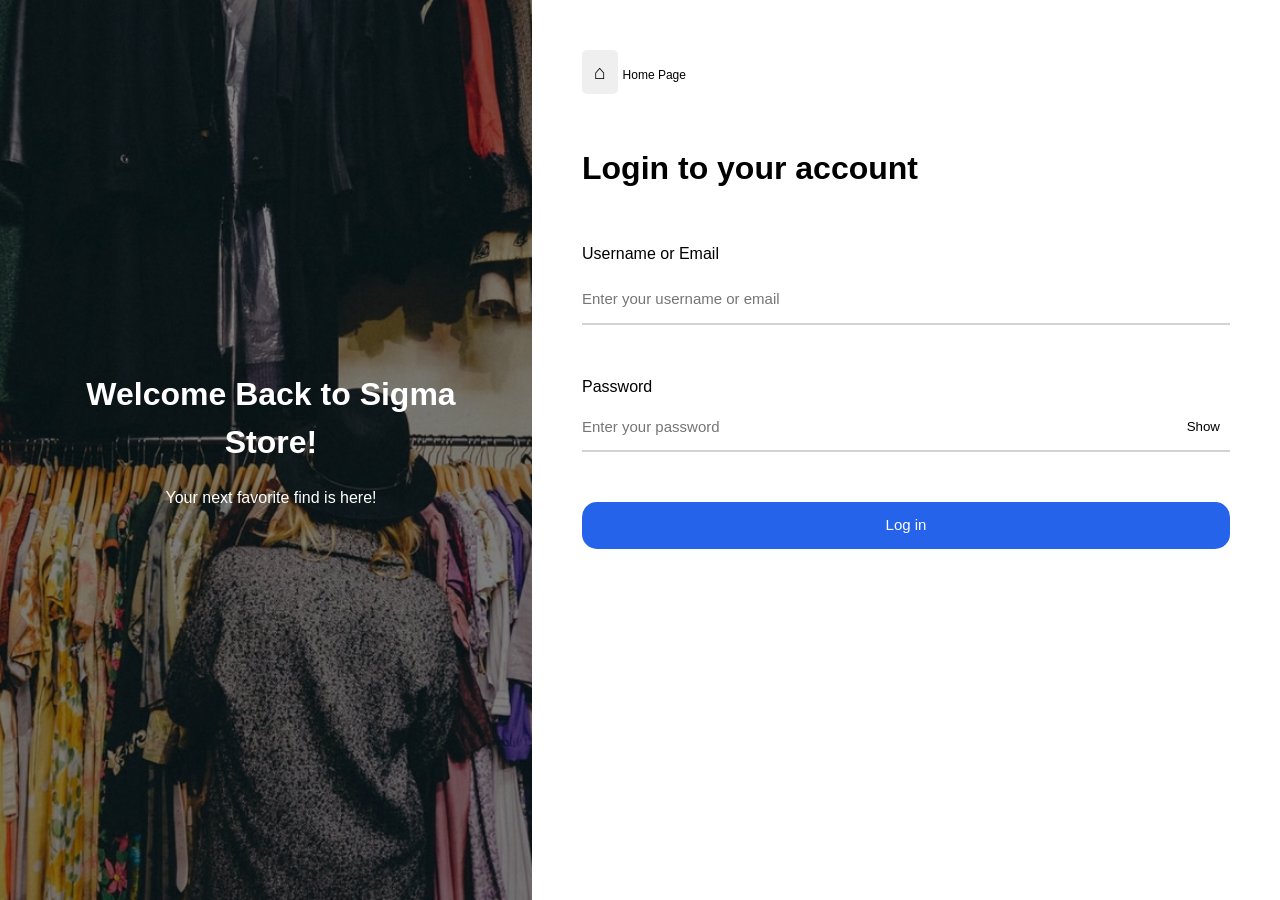
==== index.html @ 94f21557 "feat: redirect  to home on login" ====
<!doctype html>
<html lang="en">
    <head>
        <meta charset="UTF-8" />
        <meta name="viewport" content="width=device-width, initial-scale=1.0" />
        <title>Log in</title>
        <link rel="stylesheet" href="./css/fonts.css" />
        <link rel="stylesheet" href="./css/styles.css" />
        <link rel="stylesheet" href="./css/utils.css" />
    </head>

    <body>
        <main class="fullscreen-container registration-flexbox">
            <div class="registration-card">
                <div class="welcome-side">
                    <h2 class="text-large text-bold">
                        Welcome Back to Sigma Store!
                    </h2>
                    <p class="text-small">Your next favorite find is here!</p>
                </div>
                <div class="login-side">
                    <div class="home">
                        <a href="/home.html">
                            <button class="btn-primary js-home-button">
                                &#8962;
                            </button>
                        </a>
                        <span>Home Page</span>
                    </div>
                    <h2 class="text-large text-bold create-text">
                        Login to your account
                    </h2>
                    <div class="js-login-fail-message login-fail-message">
                        <span>Incorrect email or password</span>
                        <button class="js-login-fail-button" type="button">
                            ×
                        </button>
                    </div>
                    <form class="userinfo" id="login-form">
                        <div class="input-group">
                            <label for="username-email"
                                >Username or Email</label
                            >
                            <input
                                type="text"
                                id="username-email"
                                name="username-email"
                                placeholder="Enter your username or email"
                            />
                        </div>
                        <div class="input-group">
                            <div class="password-container">
                                <label for="password">Password</label>
                                <input
                                    type="password"
                                    id="password"
                                    name="password"
                                    placeholder="Enter your password"
                                />
                                <button
                                    type="button"
                                    class="show-password-button js-show-password-button"
                                >
                                    Show
                                </button>
                            </div>
                        </div>
                        <button
                            type="submit"
                            class="btn-primary index login-button"
                        >
                            Log in
                        </button>
                    </form>
                </div>
            </div>
        </main>

        <script src="./js/login.js"></script>
    </body>
</html>
---- css/fonts.css ----
/* File For Font Related Styles*/
/* Font Style */
* {
    font-family: Helvetica, Arial, sans-serif;
    text-decoration: none;
    font-weight: normal;
    line-height: 1.5;
    color: var(--color-text);
}

a {
    color: var(--color-text);
}

/* Font Color */
.text-accent {
    color: var(--color-accent);
}

/* Font Sizes */
.text-extra-large {
    font-size: 40px;
}

.text-large {
    font-size: 32px;
}

.text-medium {
    font-size: 24px;
}

.text-small {
    font-size: 16px;
}

/* Font Weights */
.text-bold {
    font-weight: 800;
}

.text-semibold {
    font-weight: 600;
}

.text-light {
    font-weight: 300;
}
---- css/styles.css ----
/*Padding - 8 px*/
/*Rounding - 15px*/

/* Removing Defaults*/
* {
    box-sizing: border-box;
    list-style: none;
    padding: 0px;
    margin: 0px;
}

/* Accent Color - For Highlighting Texts or Special Context */
/* RGB values for opacity related operations */
:root {
    --color-text: #000000;
    --color-background: #f3f3f3;
    --color-accent: #2563eb;
    --color-text-rgb: 0, 0, 0;
    --color-background-rgb: 243, 243, 243;
    --color-accent-rgb: 37, 99, 235;
    --color-ui-bg: #ffffff;
    --color-ui-border: #cccccc;
    --color-star: #555555;
    --color-button: #f5f5f5;
}

/*Dark Mode*/
.dark {
    --color-text: #d1d1d1;
    --color-background: #1e1e1e;
    --color-text-rgb: 209, 209, 209;
    --color-background-rgb: 30, 30, 30;
    --color-ui-bg: #2d2d2d;
    --color-ui-border: #444444;
    --color-star: #999999;
     --color-button: #d1d1d1;
}

/* Class for Transitions - Use JS to load so first run doesnt happen*/
.transition-allowed * {
    transition:
        background-color 0.3s ease,
        color 0.3s ease;
}

/* Body - Background Color */
body {
    background-color: var(--color-background);
}

/* Header */
header {
    width: 100%;
    background-color: var(--color-background);
    padding: 15px 30px;
    display: flex;
    align-items: center;
    justify-content: space-between;
    box-shadow: 0 4px 10px rgba(var(--color-accent-rgb), 0.5);
    position: sticky;
    top: 0;
    z-index: 100;
}

header nav li {
    display: inline;
    margin: 0px 12px;
    position: relative;
}

/* Footer */
footer {
    width: 100%;
    margin-top: auto;
    padding: 50px;
    display: flex;
    box-shadow: 0 -4px 10px rgba(var(--color-accent-rgb), 0.5);
    background-color: var(--color-accent);
}

footer nav li {
    margin: 10px 0;
    position: relative;
}

/* Shared Underline Effect for Header and Footer */
/* Underline Effect */
header nav a::after,
footer nav a::after {
    content: "";
    position: absolute;
    bottom: 0;
    left: 0;
    width: 0;
    height: 2px;
    background-color: var(--color-accent);
    transition: width 0.3s ease;
}

footer nav a::after {
    background-color: var(--color-text);
}

/* On Hover Set With to Full */
header nav a:hover::after,
footer nav a:hover::after {
    width: 100%;
}

/* Footer Behaviour */
footer,
footer a,
footer h1,
footer h2,
footer p,
footer em {
    color: var(--color-text);
}
---- css/utils.css ----
/* This File For Specific Elements - Non Native Classes and IDs */

/* Wrap this for all content aside for header and footer */
.container {
    padding: 20px 40px;
    min-height: 100vh;
    width: 100%;
}

/* Header */
header .right {
    display: flex;
    gap: 24px;
    align-items: center;
}

/* Theme Switch Button */
header .right .btn-theme {
    padding: 5px 15px;
    border-radius: 30px;
    background-color: var(--color-text);
    transition: opacity 0.1s ease-in-out;
}

header .right .btn-theme:hover {
    opacity: 0.75;
    cursor: pointer;
}

/* Footer */
footer .left {
    flex: 3;
    display: flex;
    flex-direction: column;
    justify-content: space-between;
}

footer .right {
    flex: 1;
}

/* Hero Section */
.hero-section {
    position: relative;
    color: white;
    text-align: center;
    overflow: hidden;
    min-height: 700px;
    display: flex;
    align-items: center;
    justify-content: center;
}

.hero-gif {
    position: absolute;
    top: 0;
    left: 0;
    width: 100%;
    height: 100%;
    object-fit: cover;
    z-index: 1;
}

.hero-overlay {
    position: absolute;
    top: 0;
    left: 0;
    width: 100%;
    height: 100%;
    /*background: rgba(37, 99, 235, 0.4);*/
    z-index: 2;
}

.hero-content {
    position: relative;
    z-index: 3;
    max-width: 600px;
}

.hero-content h1 {
    margin-bottom: 30px;
    font-size: 52px;
    text-shadow: 2px 2px 8px rgba(0, 0, 0, 0.5);
    color: white;
}

.hero-content > p:first-of-type {
    margin-bottom: 10px;
    font-size: 28px;
    text-shadow: 1px 1px 4px rgba(0, 0, 0, 0.5);
    color: white;
}

.hero-subtitle {
    margin-bottom: 40px;
    opacity: 0.95;
    font-size: 20px;
    text-shadow: 1px 1px 4px rgba(0, 0, 0, 0.5);
    color: white;
}

.btn-hero {
    display: inline-block;
    background-color: white;
    color: var(--color-accent);
    padding: 14px 40px;
    border-radius: 50px;
    text-decoration: none;
    font-weight: 800;
    font-size: 18px;
    transition: transform 0.3s ease, box-shadow 0.3s ease;
}

.btn-hero:hover {
    transform: translateY(-3px);
    box-shadow: 0 10px 30px rgba(0, 0, 0, 0.2);
}

/* Products Page Grid */
.products .product-grid {
    display: grid;
    padding: 20px 0;
    grid-template-columns: 8fr 2fr;
    gap: 30px;
}

.products #title {
    margin-top: 20px;
}

/* Grid for Items */
.products .items-grid {
    display: grid;
    grid-template-columns: repeat(3, 1fr);
    gap: 15px;
    min-width: 0;
}

.products .item {
    width: 100%;
    aspect-ratio: 1/1;
    border-radius: 5px;
    display: flex;
    flex-direction: column;
    background-color: rgba(var(--color-accent-rgb), 0.3);
    padding: 15px 10px;
    box-shadow: none;
    transition: box-shadow 0.2s ease;
    min-width: 0;
}

.products .item:hover {
    box-shadow: 0 4px 20px rgba(var(--color-accent-rgb), 0.5);
}

.products .item img {
    width: 100%;
    aspect-ratio: 1/1;
    object-fit: cover;
}

.products .item .product-name {
    margin-top: 10px;
}

.products .item .product-description {
    opacity: 0.6;
}

.products .item .product-price {
    text-align: right;
}

.products .item h1,
.products .item h2,
.products .item p {
    line-height: 1.4;
}

.products .items-filter {
    display: flex;
    flex-direction: column;
    accent-color: var(--color-accent);
    min-width: 0;
}

/* Query Selections */
.products .items-filter h2 {
    margin-top: 15px;
}

.products .items-filter #item-query {
    color: var(--color-text);
    padding: 5px 10px;
    border-radius: 5px;
    border: 0.5px var(--color-accent) solid;
    background-color: var(--color-background);
}

/* Grid for Review */
.review-grid {
    display: grid;
    grid-template-columns: 1fr 1fr;
    gap: 100px;
    margin: 20px auto 40px auto;
    max-width: 1200px;
}

.review-form {
    display: flex;
    flex-direction: column;
    gap: 15px;
}

.input-group {
    display: flex;
    flex-direction: column;
    gap: 5px;
    position: relative;
}

.input-box,
.ratings-wrapper {
    padding: 8px;
    border-radius: 15px;
    width: 100%;
    background-color: var(--color-ui-bg);
    border: 1px solid var(--color-ui-border);
}

.dropdown-menu {
    position: absolute;
    top: 105%;
    left: 0;
    width: 100%;
    z-index: 100;
    display: none;
    max-height: 200px;
    overflow-y: auto;
    border-radius: 15px;
    padding: 10px;
    background-color: var(--color-ui-bg);
    color: var(--color-text);
    border: 1px solid var(--color-ui-border);
}

.dropdown-container {
    position: relative;
    width: 100%;
}

.dropdown-item {
    padding: 2px;
    cursor: pointer;
    transition:
        background-color 0.2 ease,
        color 0.2 ease;
    color: var(--color-text);
}

.dropdown-item:hover {
    background-color: var(--color-accent);
    color: white;
}

#reviews-list {
    display: flex;
    flex-direction: column;
    gap: 20px;
    margin-top: 20px;
}

.review-card {
    border-radius: 15px;
    padding: 20px;
    background-color: var(--color-ui-bg);
    border: 1px solid var(--color-ui-border);
}

.review-card-header {
    display: flex;
    justify-content: flex-start;
    gap: 20px;
    align-items: center;
    margin-bottom: 10px;
}

.review-card-header h3 {
    font-size: 20px;
    line-height: 1.2;
}

.review-card-star {
    color: orange;
    font-size: 1.5rem;
    letter-spacing: 2px;
}

.review-card-user {
    color: var(--color-text);
    opacity: 0.7;
    margin-bottom: 8px;
    display: block;
}

.review-card-text {
    line-height: 1.6;
    color: var(--color-text);
}

/* image */
#product-image {
    width: 300px;
    height: 300px;
    object-fit: cover;
    border-radius: 15px;
    border: 1px solid var(--color-ui-border);
    margin-top: 10px;
    display: none;
    z-index: 1;
}

.review-item-img {
    width: 100px;
    height: 100px;
    object-fit: cover;
    border-radius: 10px;
    border: 1px solid var(--color-ui-border);
    flex-shrink: 0;
}

/* ratings */
.ratings-wrapper {
    display: flex;
    margin-bottom: 20px;
    padding: 8px;
    width: fit-content;
    border-radius: 15px;
}

.ratings {
    display: flex;
    flex-direction: row-reverse;
}

.ratings span {
    color: var(--color-star);
    font-size: 24px;
    cursor: pointer;
    transition:
        color 0.2s,
        transform 0.2s;
}

.ratings span:hover,
.ratings span:hover~span {
    color: orange;
    transform: scale(1.3);
}

.ratings span[data-clicked],
.ratings span[data-clicked]~span {
    color: orange;
}

/*button*/
.review-grid button {
    padding: 8px;
    border-radius: 15px;
    border: none;
    background-color: var(--color-accent);
    color: var(--color-button);
    cursor: pointer;
}

/* About us Page */
.about-container {
    max-width: 1200px;
    margin: 0 auto;
    padding: 40px 30px;
    background-color: var(--color-background);
}

.about-container>h1 {
    text-align: center;
    margin-bottom: 50px;
    padding-bottom: 10px;
    border-bottom: 3px solid var(--color-accent);
}

.about-container section {
    margin-bottom: 60px;
    line-height: 1.8;
}

.about-container section h2 {
    margin-bottom: 15px;
    padding: 20px;
    display: block;
    width: 100%;
    text-align: center;
    color: black;
    background-color: white;
    border-radius: 15px;
    box-shadow: 0 2px 8px rgba(0, 0, 0, 0.1);
}

.about-container section p {
    color: var(--color-text);
    word-spacing: 0.05em;
    padding: 8px;
    text-align: justify;
}

/* About us page - Team Section */
.team-grid {
    display: grid;
    grid-template-columns: repeat(2, 1fr);
    gap: 30px;
    margin-top: 30px;
}

.team-member {
    background-color: white;
    border-radius: 15px;
    padding: 20px;
    box-shadow: 0 2px 8px rgba(0, 0, 0, 0.1);
    transition: box-shadow 0.2s ease;
}

.team-member a h3 {
    margin-bottom: 10px;
    /*color: var(--color-accent);*/
}

.team-member a p {
    color: black;
    line-height: 1.6;
}

.team-member a h3 {
    color: var(--color-accent);
}

.student-id {
    font-size: 12px;
    font-weight: 300;
    color: #999;
    margin-left: 10px;
}

.team-member:hover {
    box-shadow: 0 4px 20px rgba(var(--color-accent-rgb), 0.5);
    cursor: pointer;
}

.team-member a h3 {
    color: var(--color-accent);
}


/* index & registration page */

/* index page */
.btn-primary {
    font-size: 15px;
    padding: 12px 24px;
    border-radius: 15px;
    cursor: pointer;
    transition: 0.3s ease;
}

.fullscreen-container {
    width: 100%;
    min-height: 100vh;
}

.registration-flexbox {
    display: flex;
    min-height: 80vh;
    justify-content: center;
    align-items: center;
}

.registration-card {
    width: 100%;
    display: flex;
    background: white;
    box-shadow: 0 5px 20px rgba(0, 0, 0, 0.15);
}

.welcome-side {
    flex: 2;
    position: sticky;
    top: 0;
    height: 100vh;
    display: flex;
    flex-direction: column;
    padding: 50px;
    background-color: var(--color-accent);
    justify-content: center;
    align-items: center;
    text-align: center;
    background-image:
        linear-gradient(rgba(0, 0, 0, 0.5),
            rgba(0, 0, 0, 0.5)),
        url("../assets/images/background.jpg");
    background-size: cover;
    background-position: center;
}

.welcome-side h2,
.welcome-side p {
    margin-bottom: 20px;
    margin-left: 10px;
    color: white;
}

.login-fail-message {
    display: none;
}

.login-fail-message.show {
    display: flex;
    color: rgb(128, 7, 7);
    background-color: rgb(236, 178, 178);
    margin-bottom: 50px;
    padding: 20px;
}

.login-fail-message button {
    margin-left: auto;
    border: none;
    background-color: transparent;
    color: rgb(128, 7, 7);
    cursor: pointer;
    font-size: 17px;
}

.login-side {
    flex: 3;
    padding: 50px;
}

.home button {
    border: none;
    border-radius: 5px;
    font-size: 20px;
    padding: 7px 12px;
    margin-bottom: 50px;
}

.home button:hover {
    background-color: lightgray;
}

.home span {
    font-size: 12px;
}

.create-side h2,
.login-side h2 {
    margin-bottom: 50px;
}

.userinfo {
    display: flex;
    flex-direction: column;
    gap: 20px;
    margin-top: 10px;
}

.password-container {
    position: relative;
}

.password-container input {
    padding-right: 60px;
}

.show-password-button {
    position: absolute;
    right: 10px;
    top: 60%;
    transform: translateY(-50%);

    border: none;
    background: transparent;
    cursor: pointer;
}

.input-group {
    margin-bottom: 20px;
}

.input-group label {
    display: block;
    margin-bottom: 5px;
}

.input-group input {
    font-size: 15px;
    width: 100%;
    padding-top: 12px;
    padding-bottom: 12px;
    margin-bottom: 10px;
    border: none;
    border-bottom: 2px solid lightgrey;
    transition: background-color 0.3s ease, transform 0.2s ease;
}

.input-group input:hover {
    border-color: var(--color-accent);
}

.input-group input:focus {
    outline: none;
    border-color: var(--color-accent);
}

.login-button {
    background-color: var(--color-accent);
    color: white;
    border: none;
}

.index .login-button:hover {
    opacity: 0.8;
}


/* login page*/

.registration .registration-flexbox {
    display: flex;
    min-height: 100vh;
    justify-content: center;
    align-items: stretch;
}

.registration .registration-card {
    width: 100%;
    min-height: 100vh;
    display: flex;
    background: white;
    overflow: hidden;
    align-items: stretch;
    box-shadow: 0 5px 20px rgba(0, 0, 0, 0.15);
}

.registration .login-side {
    flex: 2;
    display: flex;
    flex-direction: column;
    padding: 50px;
    background-color: var(--color-accent);
    justify-content: center;
    align-items: center;
    text-align: center;
    background-image:
        linear-gradient(rgba(0, 0, 0, 0.5),
            rgba(0, 0, 0, 0.5)),
        url("../assets/images/background.jpg");

    background-size: cover;
    background-position: center;
}

.registration .login-side h2,
.registration .login-side p {
    margin-bottom: 20px;
    margin-left: 10px;
    color: white;
}

.registration .login-button {
    background-color: transparent;
    color: white;
    border: 2px solid white;
}

.registration .login-button:hover {
    background-color: white;
    color: var(--color-accent);
}

.create-side {
    flex: 3;
    padding: 50px;
}


.progress-bar {
    display: flex;
    justify-content: space-between;
    margin-bottom: 50px;
    position: relative;
}

.progress-bar::before {
    content: "";
    position: absolute;
    top: 15px;
    left: 0;
    width: 100%;
    height: 4px;
    background: #ddd;
    z-index: 1;
}

.progress-fill {
    position: absolute;
    top: 15px;
    left: 0;
    width: 0%;
    height: 4px;
    background: var(--color-accent);
    z-index: 1;
    transition: width 0.5s ease-in-out;
}

.steps {
    position: relative;
    z-index: 2;
    text-align: center;
    background: white;
    width: 80px;
}

.steps-circle {
    width: 30px;
    height: 30px;
    margin: 0 auto 8px;
    border-radius: 50%;
    background: #ddd;
    display: flex;
    align-items: center;
    justify-content: center;
}

.active .steps-circle {
    background: var(--color-accent);
    color: white;
}

.done .steps-circle {
    background-color: lightgreen;
}

.user-step {
    display: none;
}

.user-step.active {
    display: block;
    animation: fadeIn 0.4s ease;
}

@keyframes fadeIn {
    from {
        opacity: 0;
        transform: translateX(30px);
    }

    to {
        opacity: 1;
        transform: translateX(0);
    }
}

.hide {
    display: none;
}

.previous-button,
.next-button {
    background-color: var(--color-accent);
    color: white;
    border: none;
}

.previous-button:hover,
.next-button:hover {
    opacity: 0.8;
}

.next-button:disabled {
    background-color: lightgray;
    cursor: not-allowed;
}

.validation {
    font-size: 12px;
    padding-bottom: 40px;
}

.create-account-message {
    padding: 60px 20px;
}


@media (max-width: 900px) {
    .registration-card {
        flex-direction: column;
    }

    .login-side,
    .create-side,
    .welcome-side {
        padding: 30px;
    }

    .login-side {
        height: auto;
    }
}
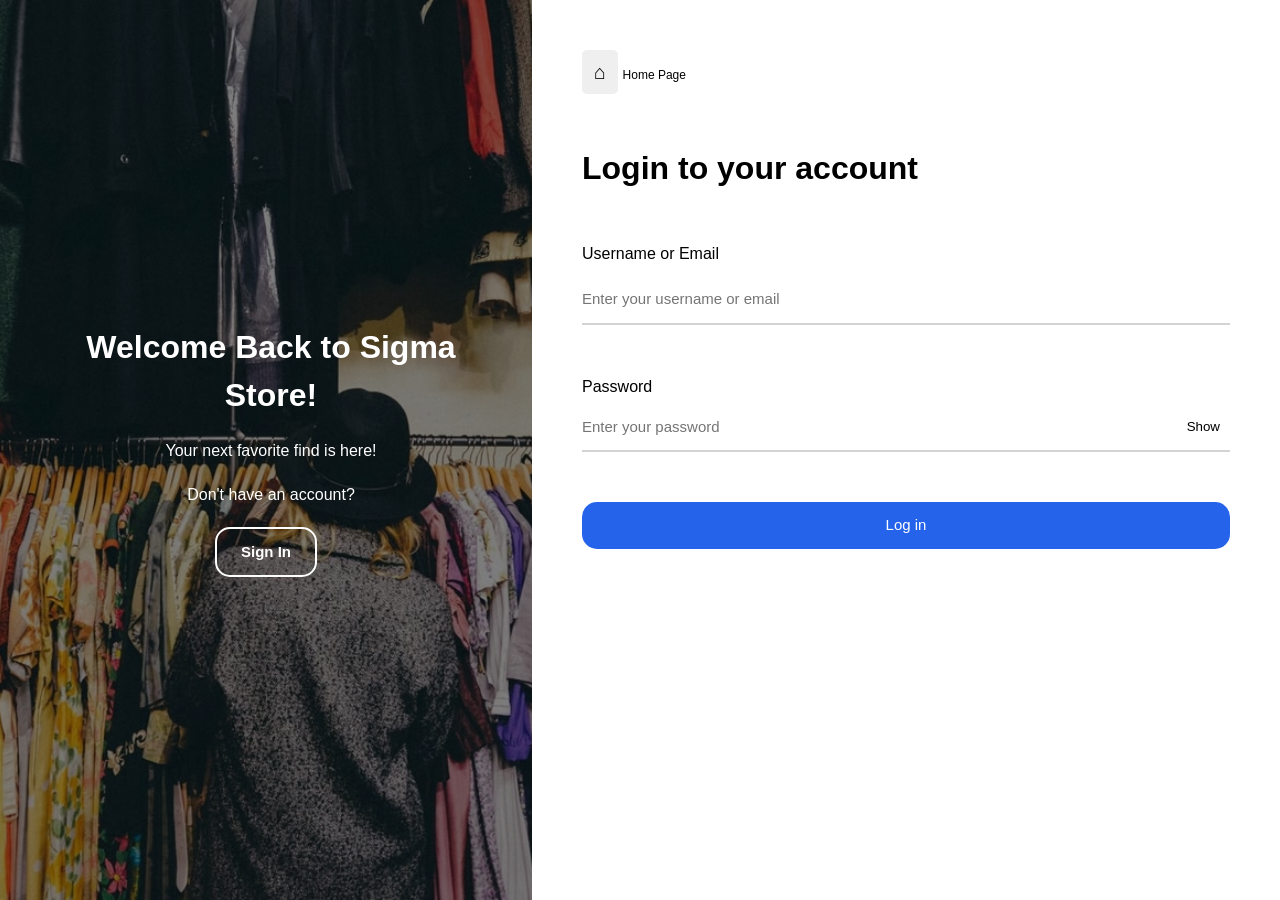
==== commit 8d22714c: "responsive registration page" ====
--- a/index.html
+++ b/index.html
@@ -1,81 +1,73 @@
 <!doctype html>
 <html lang="en">
-    <head>
-        <meta charset="UTF-8" />
-        <meta name="viewport" content="width=device-width, initial-scale=1.0" />
-        <title>Log in</title>
-        <link rel="stylesheet" href="./css/fonts.css" />
-        <link rel="stylesheet" href="./css/styles.css" />
-        <link rel="stylesheet" href="./css/utils.css" />
-    </head>
 
-    <body>
-        <main class="fullscreen-container registration-flexbox">
-            <div class="registration-card">
-                <div class="welcome-side">
-                    <h2 class="text-large text-bold">
-                        Welcome Back to Sigma Store!
-                    </h2>
-                    <p class="text-small">Your next favorite find is here!</p>
+<head>
+    <meta charset="UTF-8" />
+    <meta name="viewport" content="width=device-width, initial-scale=1.0" />
+    <title>Log in</title>
+    <link rel="stylesheet" href="./css/fonts.css" />
+    <link rel="stylesheet" href="./css/styles.css" />
+    <link rel="stylesheet" href="./css/utils.css" />
+    <link rel="stylesheet" href="./css/login.css" />
+</head>
+
+<body>
+    <main class="fullscreen-container registration-flexbox">
+        <div class="registration-card">
+            <div class="welcome-side">
+                <h2 class="text-large text-bold">
+                    Welcome Back to Sigma Store!
+                </h2>
+                <p class="text-small">Your next favorite find is here!</p>
+                <p>Don't have an account?</p>
+                <a href="./registration.html">
+                    <button class="btn-primary sign-in-button text-semibold">
+                        Sign In
+                    </button>
+                </a>
+            </div>
+            <div class="login-side">
+                <div class="home">
+                    <a href="/home.html">
+                        <button class="btn-primary js-home-button">
+                            &#8962;
+                        </button>
+                    </a>
+                    <span>Home Page</span>
                 </div>
-                <div class="login-side">
-                    <div class="home">
-                        <a href="/home.html">
-                            <button class="btn-primary js-home-button">
-                                &#8962;
+                <h2 class="text-large text-bold create-text">
+                    Login to your account
+                </h2>
+                <div class="js-login-fail-message login-fail-message">
+                    <span>Incorrect email or password</span>
+                    <button class="js-login-fail-button" type="button">
+                        ×
+                    </button>
+                </div>
+                <form class="userinfo" id="login-form">
+                    <div class="input-group">
+                        <label for="username-email">Username or Email</label>
+                        <input type="text" id="username-email" name="username-email"
+                            placeholder="Enter your username or email" />
+                    </div>
+                    <div class="input-group">
+                        <div class="password-container">
+                            <label for="password">Password</label>
+                            <input type="password" id="password" name="password" placeholder="Enter your password" />
+                            <button type="button" class="show-password-button js-show-password-button">
+                                Show
                             </button>
-                        </a>
-                        <span>Home Page</span>
+                        </div>
                     </div>
-                    <h2 class="text-large text-bold create-text">
-                        Login to your account
-                    </h2>
-                    <div class="js-login-fail-message login-fail-message">
-                        <span>Incorrect email or password</span>
-                        <button class="js-login-fail-button" type="button">
-                            ×
-                        </button>
-                    </div>
-                    <form class="userinfo" id="login-form">
-                        <div class="input-group">
-                            <label for="username-email"
-                                >Username or Email</label
-                            >
-                            <input
-                                type="text"
-                                id="username-email"
-                                name="username-email"
-                                placeholder="Enter your username or email"
-                            />
-                        </div>
-                        <div class="input-group">
-                            <div class="password-container">
-                                <label for="password">Password</label>
-                                <input
-                                    type="password"
-                                    id="password"
-                                    name="password"
-                                    placeholder="Enter your password"
-                                />
-                                <button
-                                    type="button"
-                                    class="show-password-button js-show-password-button"
-                                >
-                                    Show
-                                </button>
-                            </div>
-                        </div>
-                        <button
-                            type="submit"
-                            class="btn-primary index login-button"
-                        >
-                            Log in
-                        </button>
-                    </form>
-                </div>
+                    <button type="submit" class="btn-primary index login-button">
+                        Log in
+                    </button>
+                </form>
             </div>
-        </main>
+        </div>
+    </main>
 
-        <script src="./js/login.js"></script>
-    </body>
-</html>
+    <script src="./js/login.js"></script>
+</body>
+
+</html>
--- a/css/fonts.css
+++ b/css/fonts.css
@@ -17,21 +17,18 @@
     color: var(--color-accent);
 }
 
-/* Font Sizes */
+/* Font Sizes (Default is Mobile) */
 .text-extra-large {
-    font-size: 40px;
+    font-size: 20px;
 }
-
 .text-large {
-    font-size: 32px;
+    font-size: 18px;
 }
-
 .text-medium {
-    font-size: 24px;
+    font-size: 14px;
 }
-
 .text-small {
-    font-size: 16px;
+    font-size: 12px;
 }
 
 /* Font Weights */
@@ -46,3 +43,52 @@
 .text-light {
     font-weight: 300;
 }
+
+/* Positioning */
+.text-center {
+    text-align: center;
+}
+
+.text-justify {
+    text-align: justify;
+}
+
+.text-start {
+    text-align: start;
+}
+
+.text-end {
+    text-align: end;
+}
+
+/* Tablet */
+@media (min-width: 768px) {
+    .text-extra-large {
+        font-size: 32px;
+    }
+    .text-large {
+        font-size: 26px;
+    }
+    .text-medium {
+        font-size: 20px;
+    }
+    .text-small {
+        font-size: 14px;
+    }
+}
+
+/* Laptop */
+@media (min-width: 1024px) {
+    .text-extra-large {
+        font-size: 40px;
+    }
+    .text-large {
+        font-size: 32px;
+    }
+    .text-medium {
+        font-size: 24px;
+    }
+    .text-small {
+        font-size: 16px;
+    }
+}
--- a/css/styles.css
+++ b/css/styles.css
@@ -33,7 +33,7 @@
     --color-ui-bg: #2d2d2d;
     --color-ui-border: #444444;
     --color-star: #999999;
-     --color-button: #d1d1d1;
+    --color-button: #d1d1d1;
 }
 
 /* Class for Transitions - Use JS to load so first run doesnt happen*/
@@ -68,43 +68,56 @@
     position: relative;
 }
 
+header .right {
+    display: flex;
+    gap: 24px;
+    align-items: center;
+}
+
+/* Theme Switch Button */
+header .right .btn-theme {
+    padding: 5px 15px;
+    border-radius: 30px;
+    background-color: var(--color-text);
+    transition: opacity 0.1s ease-in-out;
+}
+
+header .right .btn-theme:hover {
+    opacity: 0.75;
+    cursor: pointer;
+}
+
+/* Sign Out Effect */
+header .sign-out {
+    opacity: 1;
+    transition: opacity 0.1s ease-in;
+}
+
+header .sign-out:hover {
+    cursor: pointer;
+    opacity: 0.5;
+}
+
 /* Footer */
 footer {
     width: 100%;
     margin-top: auto;
-    padding: 50px;
+    padding: 30px;
     display: flex;
+    flex-direction: column;
     box-shadow: 0 -4px 10px rgba(var(--color-accent-rgb), 0.5);
     background-color: var(--color-accent);
 }
 
-footer nav li {
-    margin: 10px 0;
-    position: relative;
+footer .company-tag {
+    display: flex;
+    flex-direction: column;
+    margin-top: 10px;
 }
 
-/* Shared Underline Effect for Header and Footer */
-/* Underline Effect */
-header nav a::after,
-footer nav a::after {
-    content: "";
-    position: absolute;
-    bottom: 0;
-    left: 0;
-    width: 0;
-    height: 2px;
-    background-color: var(--color-accent);
-    transition: width 0.3s ease;
-}
-
-footer nav a::after {
-    background-color: var(--color-text);
-}
-
-/* On Hover Set With to Full */
-header nav a:hover::after,
-footer nav a:hover::after {
-    width: 100%;
+footer nav li {
+    margin: 5px 0;
+    position: relative;
 }
 
 /* Footer Behaviour */
@@ -116,3 +129,30 @@
 footer em {
     color: var(--color-text);
 }
+
+/* Media Query */
+@media (min-width: 768px) {
+    /* Footer */
+    footer {
+        flex-direction: row-reverse;
+        padding: 50px;
+    }
+
+    footer nav {
+        flex: 1;
+    }
+
+    footer nav li {
+        margin: 10px 0;
+    }
+
+    footer .company-tag {
+        flex: 3;
+        justify-content: space-between;
+        margin-top: 0;
+    }
+
+    footer .underline-effect:after {
+        background-color: var(--color-text);
+    }
+}
--- a/css/utils.css
+++ b/css/utils.css
@@ -7,36 +7,27 @@
     width: 100%;
 }
 
-/* Header */
-header .right {
-    display: flex;
-    gap: 24px;
-    align-items: center;
-}
-
-/* Theme Switch Button */
-header .right .btn-theme {
-    padding: 5px 15px;
-    border-radius: 30px;
-    background-color: var(--color-text);
-    transition: opacity 0.1s ease-in-out;
-}
-
-header .right .btn-theme:hover {
-    opacity: 0.75;
-    cursor: pointer;
-}
-
-/* Footer */
-footer .left {
-    flex: 3;
-    display: flex;
-    flex-direction: column;
-    justify-content: space-between;
-}
-
-footer .right {
-    flex: 1;
+/* Underline Effect */
+.underline-effect {
+    position: relative;
+    width: fit-content;
+}
+
+.underline-effect::after {
+    content: "";
+    position: absolute;
+    bottom: 0;
+    left: 0;
+    width: 0;
+    height: 3px;
+    background-color: var(--color-accent);
+    transition: width 0.3s ease;
+}
+
+@media (min-width: 1024px) {
+    .underline-effect:hover::after {
+        width: 100%;
+    }
 }
 
 /* Hero Section */
@@ -45,7 +36,7 @@
     color: white;
     text-align: center;
     overflow: hidden;
-    min-height: 700px;
+    min-height: 770px;
     display: flex;
     align-items: center;
     justify-content: center;
@@ -108,93 +99,14 @@
     text-decoration: none;
     font-weight: 800;
     font-size: 18px;
-    transition: transform 0.3s ease, box-shadow 0.3s ease;
+    transition:
+        transform 0.3s ease,
+        box-shadow 0.3s ease;
 }
 
 .btn-hero:hover {
     transform: translateY(-3px);
     box-shadow: 0 10px 30px rgba(0, 0, 0, 0.2);
-}
-
-/* Products Page Grid */
-.products .product-grid {
-    display: grid;
-    padding: 20px 0;
-    grid-template-columns: 8fr 2fr;
-    gap: 30px;
-}
-
-.products #title {
-    margin-top: 20px;
-}
-
-/* Grid for Items */
-.products .items-grid {
-    display: grid;
-    grid-template-columns: repeat(3, 1fr);
-    gap: 15px;
-    min-width: 0;
-}
-
-.products .item {
-    width: 100%;
-    aspect-ratio: 1/1;
-    border-radius: 5px;
-    display: flex;
-    flex-direction: column;
-    background-color: rgba(var(--color-accent-rgb), 0.3);
-    padding: 15px 10px;
-    box-shadow: none;
-    transition: box-shadow 0.2s ease;
-    min-width: 0;
-}
-
-.products .item:hover {
-    box-shadow: 0 4px 20px rgba(var(--color-accent-rgb), 0.5);
-}
-
-.products .item img {
-    width: 100%;
-    aspect-ratio: 1/1;
-    object-fit: cover;
-}
-
-.products .item .product-name {
-    margin-top: 10px;
-}
-
-.products .item .product-description {
-    opacity: 0.6;
-}
-
-.products .item .product-price {
-    text-align: right;
-}
-
-.products .item h1,
-.products .item h2,
-.products .item p {
-    line-height: 1.4;
-}
-
-.products .items-filter {
-    display: flex;
-    flex-direction: column;
-    accent-color: var(--color-accent);
-    min-width: 0;
-}
-
-/* Query Selections */
-.products .items-filter h2 {
-    margin-top: 15px;
-}
-
-.products .items-filter #item-query {
-    color: var(--color-text);
-    padding: 5px 10px;
-    border-radius: 5px;
-    border: 0.5px var(--color-accent) solid;
-    background-color: var(--color-background);
 }
 
 /* Grid for Review */
@@ -353,13 +265,13 @@
 }
 
 .ratings span:hover,
-.ratings span:hover~span {
+.ratings span:hover ~ span {
     color: orange;
     transform: scale(1.3);
 }
 
 .ratings span[data-clicked],
-.ratings span[data-clicked]~span {
+.ratings span[data-clicked] ~ span {
     color: orange;
 }
 
@@ -373,444 +285,74 @@
     cursor: pointer;
 }
 
-/* About us Page */
-.about-container {
-    max-width: 1200px;
-    margin: 0 auto;
-    padding: 40px 30px;
-    background-color: var(--color-background);
-}
-
-.about-container>h1 {
-    text-align: center;
-    margin-bottom: 50px;
-    padding-bottom: 10px;
-    border-bottom: 3px solid var(--color-accent);
-}
-
-.about-container section {
-    margin-bottom: 60px;
-    line-height: 1.8;
-}
-
-.about-container section h2 {
-    margin-bottom: 15px;
-    padding: 20px;
-    display: block;
-    width: 100%;
-    text-align: center;
-    color: black;
-    background-color: white;
-    border-radius: 15px;
-    box-shadow: 0 2px 8px rgba(0, 0, 0, 0.1);
-}
-
-.about-container section p {
-    color: var(--color-text);
-    word-spacing: 0.05em;
-    padding: 8px;
-    text-align: justify;
-}
-
-/* About us page - Team Section */
-.team-grid {
-    display: grid;
-    grid-template-columns: repeat(2, 1fr);
-    gap: 30px;
-    margin-top: 30px;
-}
-
-.team-member {
-    background-color: white;
-    border-radius: 15px;
-    padding: 20px;
-    box-shadow: 0 2px 8px rgba(0, 0, 0, 0.1);
-    transition: box-shadow 0.2s ease;
-}
-
-.team-member a h3 {
-    margin-bottom: 10px;
-    /*color: var(--color-accent);*/
-}
-
-.team-member a p {
-    color: black;
-    line-height: 1.6;
-}
-
-.team-member a h3 {
-    color: var(--color-accent);
-}
-
-.student-id {
-    font-size: 12px;
-    font-weight: 300;
-    color: #999;
-    margin-left: 10px;
-}
-
-.team-member:hover {
-    box-shadow: 0 4px 20px rgba(var(--color-accent-rgb), 0.5);
-    cursor: pointer;
-}
-
-.team-member a h3 {
-    color: var(--color-accent);
-}
-
-
-/* index & registration page */
-
-/* index page */
-.btn-primary {
-    font-size: 15px;
-    padding: 12px 24px;
-    border-radius: 15px;
-    cursor: pointer;
-    transition: 0.3s ease;
-}
-
-.fullscreen-container {
-    width: 100%;
-    min-height: 100vh;
-}
-
-.registration-flexbox {
-    display: flex;
-    min-height: 80vh;
-    justify-content: center;
-    align-items: center;
-}
-
-.registration-card {
-    width: 100%;
-    display: flex;
-    background: white;
-    box-shadow: 0 5px 20px rgba(0, 0, 0, 0.15);
-}
-
-.welcome-side {
-    flex: 2;
-    position: sticky;
-    top: 0;
-    height: 100vh;
-    display: flex;
-    flex-direction: column;
-    padding: 50px;
-    background-color: var(--color-accent);
-    justify-content: center;
-    align-items: center;
-    text-align: center;
-    background-image:
-        linear-gradient(rgba(0, 0, 0, 0.5),
-            rgba(0, 0, 0, 0.5)),
-        url("../assets/images/background.jpg");
-    background-size: cover;
-    background-position: center;
-}
-
-.welcome-side h2,
-.welcome-side p {
-    margin-bottom: 20px;
-    margin-left: 10px;
-    color: white;
-}
-
-.login-fail-message {
-    display: none;
-}
-
-.login-fail-message.show {
-    display: flex;
-    color: rgb(128, 7, 7);
-    background-color: rgb(236, 178, 178);
-    margin-bottom: 50px;
-    padding: 20px;
-}
-
-.login-fail-message button {
-    margin-left: auto;
-    border: none;
-    background-color: transparent;
-    color: rgb(128, 7, 7);
-    cursor: pointer;
-    font-size: 17px;
-}
-
-.login-side {
-    flex: 3;
-    padding: 50px;
-}
-
-.home button {
-    border: none;
-    border-radius: 5px;
-    font-size: 20px;
-    padding: 7px 12px;
-    margin-bottom: 50px;
-}
-
-.home button:hover {
-    background-color: lightgray;
-}
-
-.home span {
-    font-size: 12px;
-}
-
-.create-side h2,
-.login-side h2 {
-    margin-bottom: 50px;
-}
-
-.userinfo {
-    display: flex;
-    flex-direction: column;
-    gap: 20px;
-    margin-top: 10px;
-}
-
-.password-container {
-    position: relative;
-}
-
-.password-container input {
-    padding-right: 60px;
-}
-
-.show-password-button {
-    position: absolute;
-    right: 10px;
-    top: 60%;
-    transform: translateY(-50%);
-
-    border: none;
-    background: transparent;
-    cursor: pointer;
-}
-
-.input-group {
-    margin-bottom: 20px;
-}
-
-.input-group label {
-    display: block;
-    margin-bottom: 5px;
-}
-
-.input-group input {
-    font-size: 15px;
-    width: 100%;
-    padding-top: 12px;
-    padding-bottom: 12px;
-    margin-bottom: 10px;
-    border: none;
-    border-bottom: 2px solid lightgrey;
-    transition: background-color 0.3s ease, transform 0.2s ease;
-}
-
-.input-group input:hover {
-    border-color: var(--color-accent);
-}
-
-.input-group input:focus {
-    outline: none;
-    border-color: var(--color-accent);
-}
-
-.login-button {
-    background-color: var(--color-accent);
-    color: white;
-    border: none;
-}
-
-.index .login-button:hover {
-    opacity: 0.8;
-}
-
-
-/* login page*/
-
-.registration .registration-flexbox {
-    display: flex;
-    min-height: 100vh;
-    justify-content: center;
-    align-items: stretch;
-}
-
-.registration .registration-card {
-    width: 100%;
-    min-height: 100vh;
-    display: flex;
-    background: white;
-    overflow: hidden;
-    align-items: stretch;
-    box-shadow: 0 5px 20px rgba(0, 0, 0, 0.15);
-}
-
-.registration .login-side {
-    flex: 2;
-    display: flex;
-    flex-direction: column;
-    padding: 50px;
-    background-color: var(--color-accent);
-    justify-content: center;
-    align-items: center;
-    text-align: center;
-    background-image:
-        linear-gradient(rgba(0, 0, 0, 0.5),
-            rgba(0, 0, 0, 0.5)),
-        url("../assets/images/background.jpg");
-
-    background-size: cover;
-    background-position: center;
-}
-
-.registration .login-side h2,
-.registration .login-side p {
-    margin-bottom: 20px;
-    margin-left: 10px;
-    color: white;
-}
-
-.registration .login-button {
-    background-color: transparent;
-    color: white;
-    border: 2px solid white;
-}
-
-.registration .login-button:hover {
-    background-color: white;
-    color: var(--color-accent);
-}
-
-.create-side {
-    flex: 3;
-    padding: 50px;
-}
-
-
-.progress-bar {
-    display: flex;
-    justify-content: space-between;
-    margin-bottom: 50px;
-    position: relative;
-}
-
-.progress-bar::before {
-    content: "";
-    position: absolute;
-    top: 15px;
-    left: 0;
-    width: 100%;
-    height: 4px;
-    background: #ddd;
-    z-index: 1;
-}
-
-.progress-fill {
-    position: absolute;
-    top: 15px;
-    left: 0;
-    width: 0%;
-    height: 4px;
-    background: var(--color-accent);
-    z-index: 1;
-    transition: width 0.5s ease-in-out;
-}
-
-.steps {
-    position: relative;
-    z-index: 2;
-    text-align: center;
-    background: white;
-    width: 80px;
-}
-
-.steps-circle {
-    width: 30px;
-    height: 30px;
-    margin: 0 auto 8px;
-    border-radius: 50%;
-    background: #ddd;
-    display: flex;
-    align-items: center;
-    justify-content: center;
-}
-
-.active .steps-circle {
-    background: var(--color-accent);
-    color: white;
-}
-
-.done .steps-circle {
-    background-color: lightgreen;
-}
-
-.user-step {
-    display: none;
-}
-
-.user-step.active {
-    display: block;
-    animation: fadeIn 0.4s ease;
-}
-
-@keyframes fadeIn {
+
+/* animations */
+@keyframes fadeInUp {
+    from {
+        opacity: 0;
+        transform: translateY(30px);
+    }
+    to {
+        opacity: 1;
+        transform: translateY(0);
+    }
+}
+
+@keyframes fadeInLeft {
+    from {
+        opacity: 0;
+        transform: translateX(-30px);
+    }
+    to {
+        opacity: 1;
+        transform: translateX(0);
+    }
+}
+
+@keyframes fadeInRight {
     from {
         opacity: 0;
         transform: translateX(30px);
     }
-
     to {
         opacity: 1;
         transform: translateX(0);
     }
 }
 
-.hide {
-    display: none;
-}
-
-.previous-button,
-.next-button {
-    background-color: var(--color-accent);
-    color: white;
-    border: none;
-}
-
-.previous-button:hover,
-.next-button:hover {
-    opacity: 0.8;
-}
-
-.next-button:disabled {
-    background-color: lightgray;
-    cursor: not-allowed;
-}
-
-.validation {
-    font-size: 12px;
-    padding-bottom: 40px;
-}
-
-.create-account-message {
-    padding: 60px 20px;
-}
-
-
-@media (max-width: 900px) {
-    .registration-card {
-        flex-direction: column;
-    }
-
-    .login-side,
-    .create-side,
-    .welcome-side {
-        padding: 30px;
-    }
-
-    .login-side {
-        height: auto;
-    }
-}
+@keyframes scaleIn {
+    from {
+        opacity: 0;
+        transform: scale(0.9);
+    }
+    to {
+        opacity: 1;
+        transform: scale(1);
+    }
+}
+
+@keyframes slide-right {
+    from {
+        margin-left: -100%;
+    }
+    to {
+        margin-left: 0%;
+    }
+}
+
+@keyframes slideInBar {
+    from {
+        width: 0;
+    }
+}
+
+@keyframes fadeInLeftRotated {
+    from {
+        opacity: 0;
+        transform: translateX(-30px) rotate(180deg);
+    }
+    to {
+        opacity: 1;
+        transform: translateX(0) rotate(180deg);
+    }
+}
--- a/css/login.css
+++ b/css/login.css
@@ -0,0 +1,212 @@
+.btn-primary {
+  font-size: 15px;
+  padding: 12px 24px;
+  border-radius: 15px;
+  cursor: pointer;
+  transition: 0.3s ease;
+}
+
+.fullscreen-container {
+  width: 100%;
+  min-height: 100vh;
+}
+
+/* left part */
+
+.registration-flexbox {
+  display: flex;
+  min-height: 80vh;
+  justify-content: center;
+  align-items: center;
+}
+
+.registration-card {
+  width: 100%;
+  display: flex;
+  background: white;
+  box-shadow: 0 5px 20px rgba(0, 0, 0, 0.15);
+}
+
+.welcome-side {
+  flex: 2;
+  position: sticky;
+  top: 0;
+  height: 100vh;
+  display: flex;
+  flex-direction: column;
+  padding: 50px;
+  background-color: var(--color-accent);
+  justify-content: center;
+  align-items: center;
+  text-align: center;
+  background-image:
+    linear-gradient(rgba(0, 0, 0, 0.5),
+      rgba(0, 0, 0, 0.5)),
+    url("../assets/images/background.jpg");
+  background-size: cover;
+  background-position: center;
+}
+
+.welcome-side h2,
+.welcome-side p {
+  margin-bottom: 20px;
+  margin-left: 10px;
+  color: white;
+}
+
+.sign-in-button {
+  background-color: transparent;
+  color: white;
+  border: 2px solid white;
+}
+
+.sign-in-button:hover {
+  background-color: var(--color-accent);
+  border-color: var(--color-accent);
+  color: white;
+}
+
+/*///////////////////////////////////////////*/
+/* right part */
+
+.login-side {
+  flex: 3;
+  padding: 50px;
+}
+
+.login-fail-message {
+  display: none;
+}
+
+.login-fail-message.show {
+  display: flex;
+  color: rgb(128, 7, 7);
+  background-color: rgb(236, 178, 178);
+  margin-bottom: 50px;
+  padding: 20px;
+}
+
+.login-fail-message button {
+  margin-left: auto;
+  border: none;
+  background-color: transparent;
+  color: rgb(128, 7, 7);
+  cursor: pointer;
+  font-size: 17px;
+}
+
+
+.home button {
+  border: none;
+  border-radius: 5px;
+  font-size: 20px;
+  padding: 7px 12px;
+  margin-bottom: 50px;
+}
+
+.home button:hover {
+  background-color: lightgray;
+}
+
+.home span {
+  font-size: 12px;
+}
+
+
+.login-side h2 {
+  margin-bottom: 50px;
+}
+
+.userinfo {
+  display: flex;
+  flex-direction: column;
+  gap: 20px;
+  margin-top: 10px;
+}
+
+.password-container {
+  position: relative;
+}
+
+.password-container input {
+  padding-right: 60px;
+}
+
+.show-password-button {
+  position: absolute;
+  right: 10px;
+  top: 60%;
+  transform: translateY(-50%);
+
+  border: none;
+  background: transparent;
+  cursor: pointer;
+}
+
+.input-group {
+  margin-bottom: 20px;
+}
+
+.input-group label {
+  display: block;
+  margin-bottom: 5px;
+}
+
+.input-group input {
+  font-size: 15px;
+  width: 100%;
+  padding-top: 12px;
+  padding-bottom: 12px;
+  margin-bottom: 10px;
+  border: none;
+  border-bottom: 2px solid lightgrey;
+  transition: background-color 0.3s ease, transform 0.2s ease;
+}
+
+.input-group input:hover {
+  border-color: var(--color-accent);
+}
+
+.input-group input:focus {
+  outline: none;
+  border-color: var(--color-accent);
+}
+
+.login-button {
+  background-color: var(--color-accent);
+  color: white;
+  border: none;
+}
+
+.index.login-button:hover {
+  opacity: 0.8;
+}
+
+/*///////////////////////////////////////////*/
+
+/* responsive */
+@media (max-width: 900px) {
+  body {
+    height: 100%;
+  }
+
+  .welcome-side {
+    position: relative;
+    min-height: 40vh;
+  }
+
+  .registration-card {
+    flex-direction: column;
+  }
+
+  .login-side {
+    display: flex;
+    flex-direction: column;
+    padding: 30px;
+    min-height: 60vh;
+    justify-content: center;
+  }
+
+}
+
+/*///////////////////////////////////////////*/
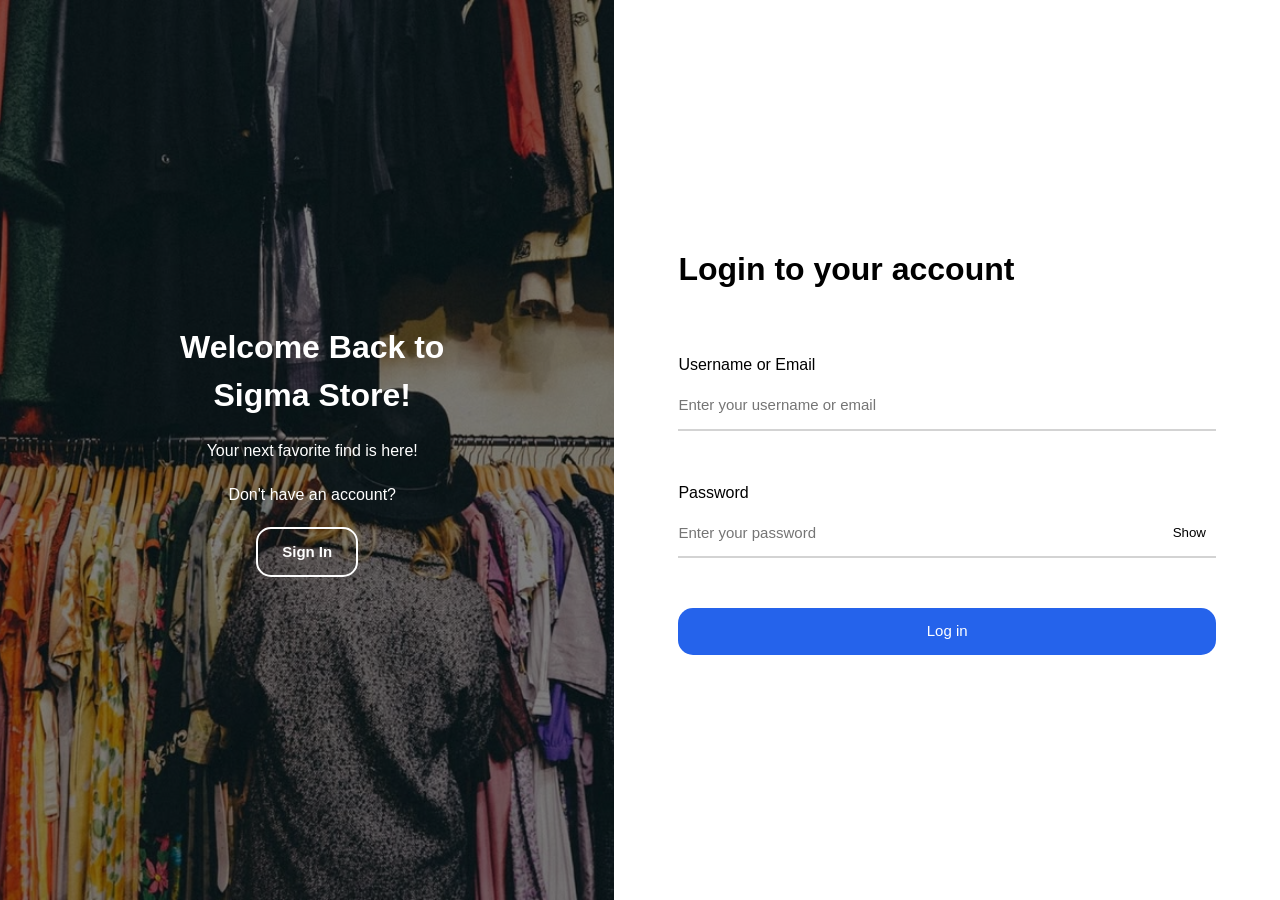
==== commit f5196af3: "remove the home button" ====
--- a/index.html
+++ b/index.html
@@ -27,14 +27,14 @@
                 </a>
             </div>
             <div class="login-side">
-                <div class="home">
+                <!-- <div class="home">
                     <a href="/home.html">
                         <button class="btn-primary js-home-button">
                             &#8962;
                         </button>
                     </a>
                     <span>Home Page</span>
-                </div>
+                </div> -->
                 <h2 class="text-large text-bold create-text">
                     Login to your account
                 </h2>
--- a/css/styles.css
+++ b/css/styles.css
@@ -51,51 +51,93 @@
 /* Header */
 header {
     width: 100%;
-    background-color: var(--color-background);
-    padding: 15px 30px;
-    display: flex;
+    height: fit-content;
+    position: sticky;
+    top: 0px;
+    z-index: 100;
+}
+
+header .mobile {
+    display: block;
+}
+
+header .non-mobile {
+    display: none;
+}
+
+header .mobile .main-compartment {
+    background-color: var(--color-background);
+    position: relative;
+    z-index: 100;
+    width: 100%;
+    padding: 10px;
+    display: grid;
+    grid-template-columns: repeat(3, 1fr);
+    justify-content: space-between;
     align-items: center;
-    justify-content: space-between;
     box-shadow: 0 4px 10px rgba(var(--color-accent-rgb), 0.5);
-    position: sticky;
-    top: 0;
-    z-index: 100;
-}
-
-header nav li {
-    display: inline;
-    margin: 0px 12px;
-    position: relative;
-}
-
-header .right {
-    display: flex;
-    gap: 24px;
-    align-items: center;
 }
 
 /* Theme Switch Button */
-header .right .btn-theme {
+header .mobile .btn-theme {
+    width: fit-content;
+    height: fit-content;
     padding: 5px 15px;
     border-radius: 30px;
     background-color: var(--color-text);
+    margin: 0 auto;
     transition: opacity 0.1s ease-in-out;
 }
 
-header .right .btn-theme:hover {
-    opacity: 0.75;
-    cursor: pointer;
-}
-
-/* Sign Out Effect */
-header .sign-out {
-    opacity: 1;
-    transition: opacity 0.1s ease-in;
-}
-
-header .sign-out:hover {
-    cursor: pointer;
-    opacity: 0.5;
+/* Trigger Button */
+header .mobile .btn-header {
+    width: fit-content;
+    height: fit-content;
+    padding: 5px 10px;
+    border-radius: 15px;
+    margin-left: auto;
+    border: 1px solid var(--color-text);
+    background-color: var(--color-background);
+    color: var(--color-text);
+}
+
+/* Dropdown */
+header .mobile .header-dropdown {
+    display: none;
+}
+
+header .mobile .header-dropdown.active {
+    display: block;
+    position: absolute;
+    width: 100%;
+    z-index: 5;
+    animation: nav-dropdown 0.2s linear;
+}
+
+header .mobile .header-dropdown ul {
+    padding: 20px;
+    width: 100%;
+    background-color: var(--color-background);
+    gap: 10px;
+    display: flex;
+    flex-direction: column;
+    align-items: center;
+    border-radius: 0 0 15px 15px;
+    box-shadow: 0 4px 10px rgba(var(--color-accent-rgb), 0.5);
+}
+
+header .mobile .header-dropdown ul li {
+    padding: 5px;
+}
+
+@keyframes nav-dropdown {
+    0% {
+        transform: translateY(-100%);
+    }
+
+    100% {
+        transform: translateY(0);
+    }
 }
 
 /* Footer */
@@ -132,6 +174,65 @@
 
 /* Media Query */
 @media (min-width: 768px) {
+    /*Header*/
+
+    header .mobile {
+        display: none;
+    }
+
+    header .non-mobile {
+        display: block;
+    }
+
+    header .non-mobile {
+        width: 100%;
+        background-color: var(--color-background);
+        padding: 15px 30px;
+        display: flex;
+        align-items: center;
+        justify-content: space-between;
+        box-shadow: 0 4px 10px rgba(var(--color-accent-rgb), 0.5);
+        position: sticky;
+        top: 0;
+        z-index: 100;
+    }
+
+    header .non-mobile nav li {
+        display: inline;
+        margin: 0px 12px;
+        position: relative;
+    }
+
+    header .non-mobile .right {
+        display: flex;
+        gap: 24px;
+        align-items: center;
+    }
+
+    /* Theme Switch Button */
+    header .non-mobile .right .btn-theme {
+        padding: 5px 15px;
+        border-radius: 30px;
+        background-color: var(--color-text);
+        transition: opacity 0.1s ease-in-out;
+    }
+
+    header .non-mobile .right .btn-theme:hover {
+        opacity: 0.75;
+        cursor: pointer;
+    }
+
+    /* Sign Out Effect */
+    header .non-mobile .sign-out {
+        opacity: 1;
+        transition: opacity 0.1s ease-in;
+    }
+
+    header .non-mobile .sign-out:hover {
+        cursor: pointer;
+        opacity: 0.5;
+    }
+
     /* Footer */
     footer {
         flex-direction: row-reverse;
@@ -156,3 +257,27 @@
         background-color: var(--color-text);
     }
 }
+
+@media print {
+    header,
+    footer {
+        display: none;
+    }
+
+    /* Font Sizes */
+    .text-extra-large {
+        font-size: 24px;
+    }
+
+    .text-large {
+        font-size: 18px;
+    }
+
+    .text-medium {
+        font-size: 14px;
+    }
+
+    .text-small {
+        font-size: 12px;
+    }
+}
--- a/css/utils.css
+++ b/css/utils.css
@@ -29,262 +29,6 @@
         width: 100%;
     }
 }
-
-/* Hero Section */
-.hero-section {
-    position: relative;
-    color: white;
-    text-align: center;
-    overflow: hidden;
-    min-height: 770px;
-    display: flex;
-    align-items: center;
-    justify-content: center;
-}
-
-.hero-gif {
-    position: absolute;
-    top: 0;
-    left: 0;
-    width: 100%;
-    height: 100%;
-    object-fit: cover;
-    z-index: 1;
-}
-
-.hero-overlay {
-    position: absolute;
-    top: 0;
-    left: 0;
-    width: 100%;
-    height: 100%;
-    /*background: rgba(37, 99, 235, 0.4);*/
-    z-index: 2;
-}
-
-.hero-content {
-    position: relative;
-    z-index: 3;
-    max-width: 600px;
-}
-
-.hero-content h1 {
-    margin-bottom: 30px;
-    font-size: 52px;
-    text-shadow: 2px 2px 8px rgba(0, 0, 0, 0.5);
-    color: white;
-}
-
-.hero-content > p:first-of-type {
-    margin-bottom: 10px;
-    font-size: 28px;
-    text-shadow: 1px 1px 4px rgba(0, 0, 0, 0.5);
-    color: white;
-}
-
-.hero-subtitle {
-    margin-bottom: 40px;
-    opacity: 0.95;
-    font-size: 20px;
-    text-shadow: 1px 1px 4px rgba(0, 0, 0, 0.5);
-    color: white;
-}
-
-.btn-hero {
-    display: inline-block;
-    background-color: white;
-    color: var(--color-accent);
-    padding: 14px 40px;
-    border-radius: 50px;
-    text-decoration: none;
-    font-weight: 800;
-    font-size: 18px;
-    transition:
-        transform 0.3s ease,
-        box-shadow 0.3s ease;
-}
-
-.btn-hero:hover {
-    transform: translateY(-3px);
-    box-shadow: 0 10px 30px rgba(0, 0, 0, 0.2);
-}
-
-/* Grid for Review */
-.review-grid {
-    display: grid;
-    grid-template-columns: 1fr 1fr;
-    gap: 100px;
-    margin: 20px auto 40px auto;
-    max-width: 1200px;
-}
-
-.review-form {
-    display: flex;
-    flex-direction: column;
-    gap: 15px;
-}
-
-.input-group {
-    display: flex;
-    flex-direction: column;
-    gap: 5px;
-    position: relative;
-}
-
-.input-box,
-.ratings-wrapper {
-    padding: 8px;
-    border-radius: 15px;
-    width: 100%;
-    background-color: var(--color-ui-bg);
-    border: 1px solid var(--color-ui-border);
-}
-
-.dropdown-menu {
-    position: absolute;
-    top: 105%;
-    left: 0;
-    width: 100%;
-    z-index: 100;
-    display: none;
-    max-height: 200px;
-    overflow-y: auto;
-    border-radius: 15px;
-    padding: 10px;
-    background-color: var(--color-ui-bg);
-    color: var(--color-text);
-    border: 1px solid var(--color-ui-border);
-}
-
-.dropdown-container {
-    position: relative;
-    width: 100%;
-}
-
-.dropdown-item {
-    padding: 2px;
-    cursor: pointer;
-    transition:
-        background-color 0.2 ease,
-        color 0.2 ease;
-    color: var(--color-text);
-}
-
-.dropdown-item:hover {
-    background-color: var(--color-accent);
-    color: white;
-}
-
-#reviews-list {
-    display: flex;
-    flex-direction: column;
-    gap: 20px;
-    margin-top: 20px;
-}
-
-.review-card {
-    border-radius: 15px;
-    padding: 20px;
-    background-color: var(--color-ui-bg);
-    border: 1px solid var(--color-ui-border);
-}
-
-.review-card-header {
-    display: flex;
-    justify-content: flex-start;
-    gap: 20px;
-    align-items: center;
-    margin-bottom: 10px;
-}
-
-.review-card-header h3 {
-    font-size: 20px;
-    line-height: 1.2;
-}
-
-.review-card-star {
-    color: orange;
-    font-size: 1.5rem;
-    letter-spacing: 2px;
-}
-
-.review-card-user {
-    color: var(--color-text);
-    opacity: 0.7;
-    margin-bottom: 8px;
-    display: block;
-}
-
-.review-card-text {
-    line-height: 1.6;
-    color: var(--color-text);
-}
-
-/* image */
-#product-image {
-    width: 300px;
-    height: 300px;
-    object-fit: cover;
-    border-radius: 15px;
-    border: 1px solid var(--color-ui-border);
-    margin-top: 10px;
-    display: none;
-    z-index: 1;
-}
-
-.review-item-img {
-    width: 100px;
-    height: 100px;
-    object-fit: cover;
-    border-radius: 10px;
-    border: 1px solid var(--color-ui-border);
-    flex-shrink: 0;
-}
-
-/* ratings */
-.ratings-wrapper {
-    display: flex;
-    margin-bottom: 20px;
-    padding: 8px;
-    width: fit-content;
-    border-radius: 15px;
-}
-
-.ratings {
-    display: flex;
-    flex-direction: row-reverse;
-}
-
-.ratings span {
-    color: var(--color-star);
-    font-size: 24px;
-    cursor: pointer;
-    transition:
-        color 0.2s,
-        transform 0.2s;
-}
-
-.ratings span:hover,
-.ratings span:hover ~ span {
-    color: orange;
-    transform: scale(1.3);
-}
-
-.ratings span[data-clicked],
-.ratings span[data-clicked] ~ span {
-    color: orange;
-}
-
-/*button*/
-.review-grid button {
-    padding: 8px;
-    border-radius: 15px;
-    border: none;
-    background-color: var(--color-accent);
-    color: var(--color-button);
-    cursor: pointer;
-}
-
 
 /* animations */
 @keyframes fadeInUp {
--- a/css/login.css
+++ b/css/login.css
@@ -15,7 +15,6 @@
 
 .registration-flexbox {
   display: flex;
-  min-height: 80vh;
   justify-content: center;
   align-items: center;
 }
@@ -23,18 +22,16 @@
 .registration-card {
   width: 100%;
   display: flex;
+  flex-direction: column;
   background: white;
   box-shadow: 0 5px 20px rgba(0, 0, 0, 0.15);
 }
 
 .welcome-side {
+  display: flex;
+  flex-direction: column;
   flex: 2;
-  position: sticky;
-  top: 0;
-  height: 100vh;
-  display: flex;
-  flex-direction: column;
-  padding: 50px;
+  padding: 10%;
   background-color: var(--color-accent);
   justify-content: center;
   align-items: center;
@@ -71,7 +68,7 @@
 
 .login-side {
   flex: 3;
-  padding: 50px;
+  padding: 5%;
 }
 
 .login-fail-message {
@@ -185,25 +182,21 @@
 /*///////////////////////////////////////////*/
 
 /* responsive */
-@media (max-width: 900px) {
-  body {
-    height: 100%;
+@media (min-width: 900px) {
+  .welcome-side {
+    flex-direction: column;
+    position: relative;
   }
 
-  .welcome-side {
-    position: relative;
-    min-height: 40vh;
-  }
-
   .registration-card {
-    flex-direction: column;
+    height: 100vh;
+    flex-direction: row;
   }
 
   .login-side {
     display: flex;
     flex-direction: column;
-    padding: 30px;
-    min-height: 60vh;
+    padding: 5%;
     justify-content: center;
   }
 
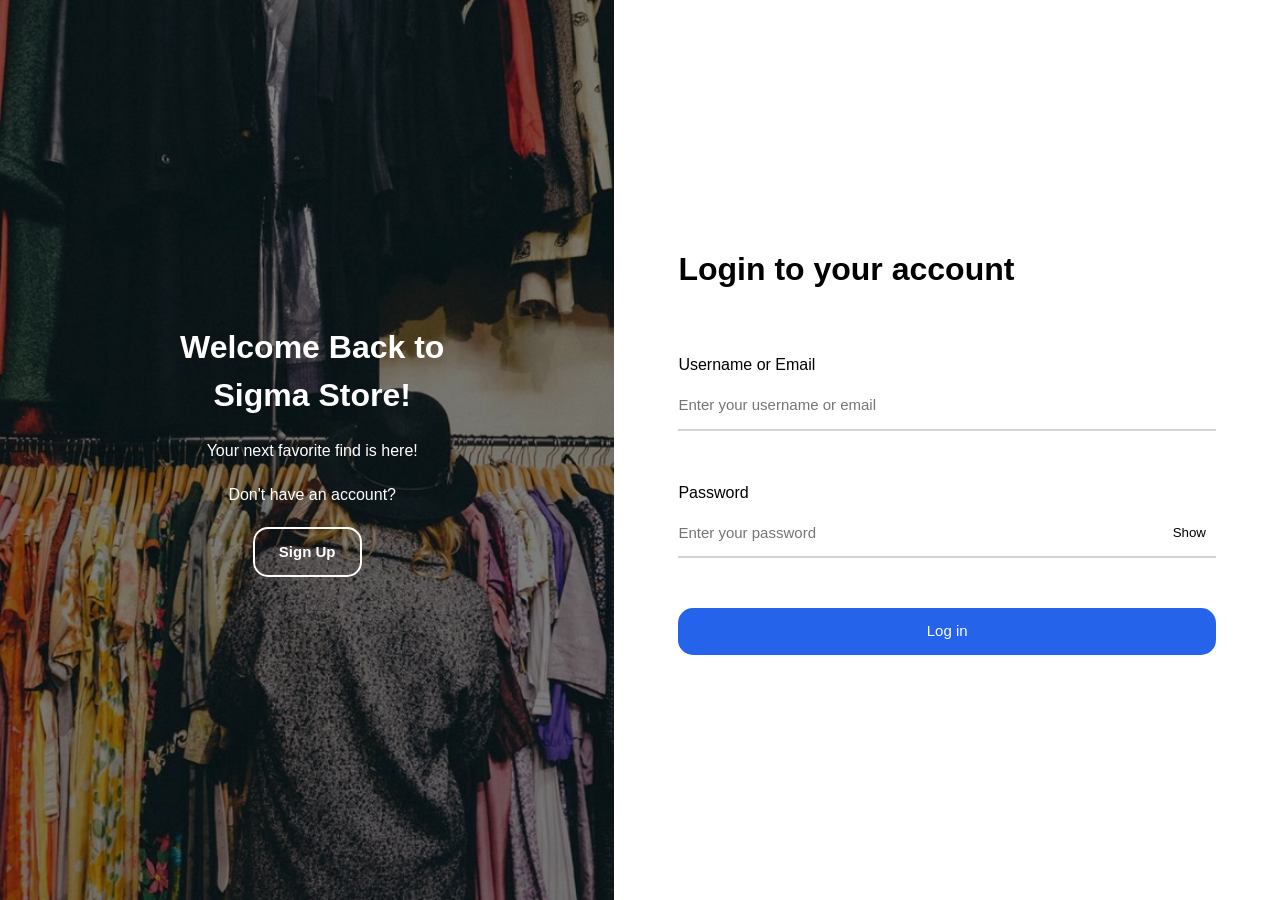
==== commit d284d0f7: "sign up" ====
--- a/index.html
+++ b/index.html
@@ -22,7 +22,7 @@
                 <p>Don't have an account?</p>
                 <a href="./registration.html">
                     <button class="btn-primary sign-in-button text-semibold">
-                        Sign In
+                        Sign Up
                     </button>
                 </a>
             </div>
--- a/css/login.css
+++ b/css/login.css
@@ -142,6 +142,19 @@
 
 .input-group {
   margin-bottom: 20px;
+  animation: fadeIn 0.3s ease;
+}
+
+@keyframes fadeIn {
+  from {
+    opacity: 0;
+    transform: translateX(30px);
+  }
+
+  to {
+    opacity: 1;
+    transform: translateX(0);
+  }
 }
 
 .input-group label {
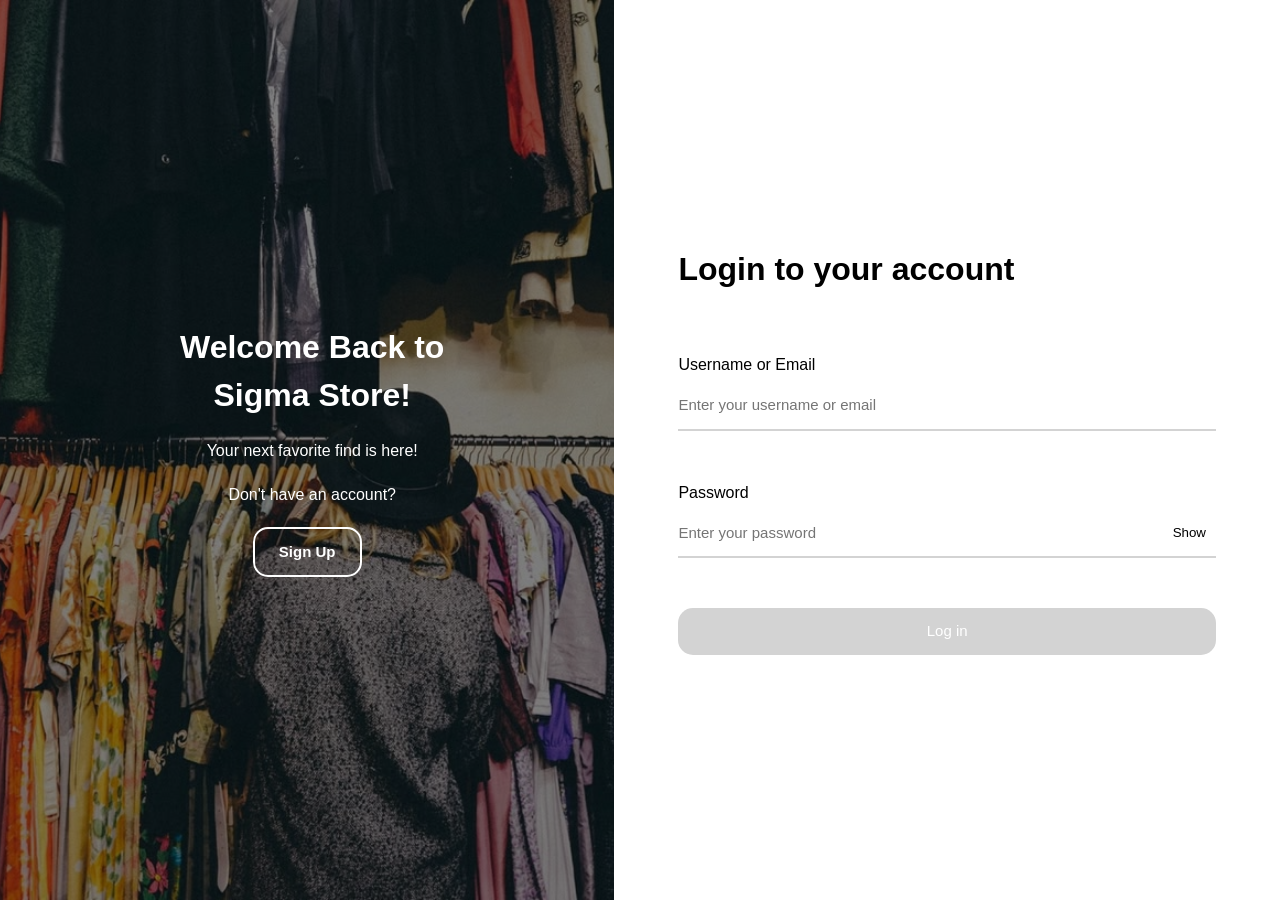
==== commit f756d7e7: "add comment" ====
--- a/index.html
+++ b/index.html
@@ -13,59 +13,60 @@
 
 <body>
     <main class="fullscreen-container registration-flexbox">
-        <div class="registration-card">
-            <div class="welcome-side">
-                <h2 class="text-large text-bold">
-                    Welcome Back to Sigma Store!
-                </h2>
-                <p class="text-small">Your next favorite find is here!</p>
-                <p>Don't have an account?</p>
-                <a href="./registration.html">
-                    <button class="btn-primary sign-in-button text-semibold">
-                        Sign Up
-                    </button>
-                </a>
+    <div class="registration-card">
+
+        <!-- Left side: redirect to sign up for new users -->
+        <section class="welcome-side">
+            <h2 class="text-large text-bold">
+                Welcome Back to Sigma Store!
+            </h2>
+            <p class="text-small">Your next favorite find is here!</p>
+            <p>Don't have an account?</p>
+            <a href="./registration.html">
+                <button class="btn-primary sign-in-button text-semibold">
+                    Sign Up
+                </button>
+            </a>
+        </section>
+
+        <!-- Right side: login form -->
+        <section class="login-side">
+            <h2 class="text-large text-bold create-text">
+                Login to your account
+            </h2>
+
+            <!-- Error message shown on failed login attempt -->
+            <div class="js-login-fail-message login-fail-message">
+                <span>Incorrect email or password</span>
+                <button class="js-login-fail-button" type="button">
+                    x
+                </button>
             </div>
-            <div class="login-side">
-                <!-- <div class="home">
-                    <a href="/home.html">
-                        <button class="btn-primary js-home-button">
-                            &#8962;
+
+            <!-- Login form: username/email + password -->
+            <form class="userinfo" id="login-form">
+                <div class="input-group">
+                    <label for="username-email">Username or Email</label>
+                    <input type="text" id="username-email" name="username-email"
+                        placeholder="Enter your username or email" />
+                </div>
+                <div class="input-group">
+                    <div class="password-container">
+                        <label for="password">Password</label>
+                        <input type="password" id="password" name="password" placeholder="Enter your password" />
+                        <button type="button" class="show-password-button js-show-password-button">
+                            Show
                         </button>
-                    </a>
-                    <span>Home Page</span>
-                </div> -->
-                <h2 class="text-large text-bold create-text">
-                    Login to your account
-                </h2>
-                <div class="js-login-fail-message login-fail-message">
-                    <span>Incorrect email or password</span>
-                    <button class="js-login-fail-button" type="button">
-                        ×
-                    </button>
+                    </div>
                 </div>
-                <form class="userinfo" id="login-form">
-                    <div class="input-group">
-                        <label for="username-email">Username or Email</label>
-                        <input type="text" id="username-email" name="username-email"
-                            placeholder="Enter your username or email" />
-                    </div>
-                    <div class="input-group">
-                        <div class="password-container">
-                            <label for="password">Password</label>
-                            <input type="password" id="password" name="password" placeholder="Enter your password" />
-                            <button type="button" class="show-password-button js-show-password-button">
-                                Show
-                            </button>
-                        </div>
-                    </div>
-                    <button type="submit" class="btn-primary index login-button">
-                        Log in
-                    </button>
-                </form>
-            </div>
-        </div>
-    </main>
+                <button type="submit" class="btn-primary index login-button js-login-button">
+                    Log in
+                </button>
+            </form>
+        </section>
+
+    </div>
+</main>
 
     <script src="./js/login.js"></script>
 </body>
--- a/css/login.css
+++ b/css/login.css
@@ -188,6 +188,11 @@
   border: none;
 }
 
+.login-button:disabled {
+  background-color: lightgray;
+  cursor: not-allowed;
+}
+
 .index.login-button:hover {
   opacity: 0.8;
 }
